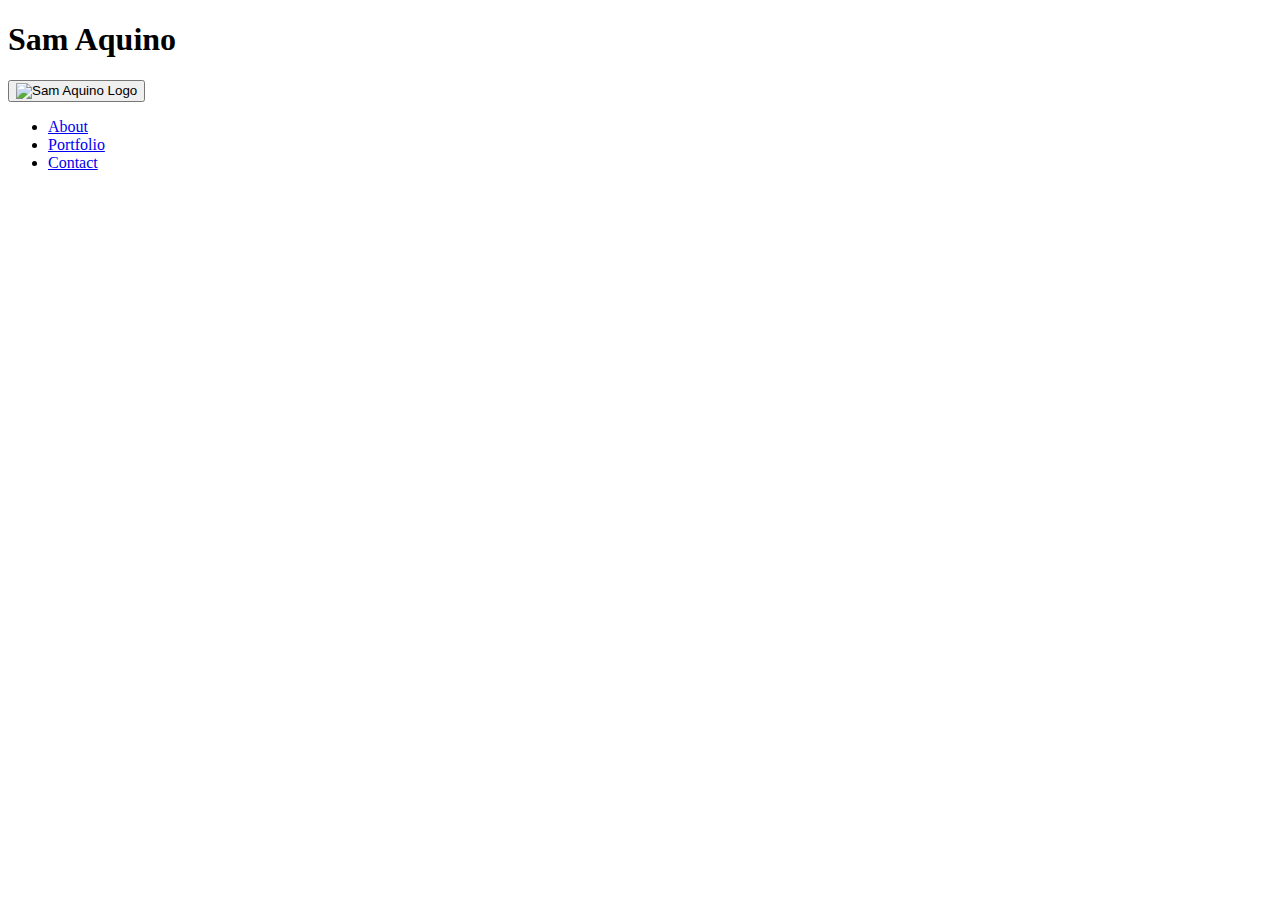
==== index.html @ a6d3088b "Add files via upload" ====
<!doctype html>
<html lang="en">

<head>
  <meta charset="utf-8">
  <!-- viewport is for mobile view -->
  <meta name="viewport" content="width=device-width, initial-scale=1">
  <title>Sam Aquino</title>
  <!--fonts first before css, css stylesheets arrangement is also important-->
  <link rel="stylesheet" href="css/reset.css">
  <link rel="stylesheet" href="css/styles.css">
  <!-- rel is the relation -->
  <script defer src="js/main.js"></script>
</head>

<body>
  <header>
    <section class="home-flex">
        <h1 class="sr-only">Sam Aquino</h1>
        <button class="toggle-btn">
            <img src="img/horizontal-logo.webp" alt="Sam Aquino Logo">
        </button>
    </section>
    <nav class="home-nav">
           <ul class="menu home-flex">
                <li><a href="about.html">About</a></li>
                <li><a href="portfolio.html">Portfolio</a></li>
                <li><a href="#">Contact</a></li>
            </ul>
        </nav>
</header>
</body>

</html>
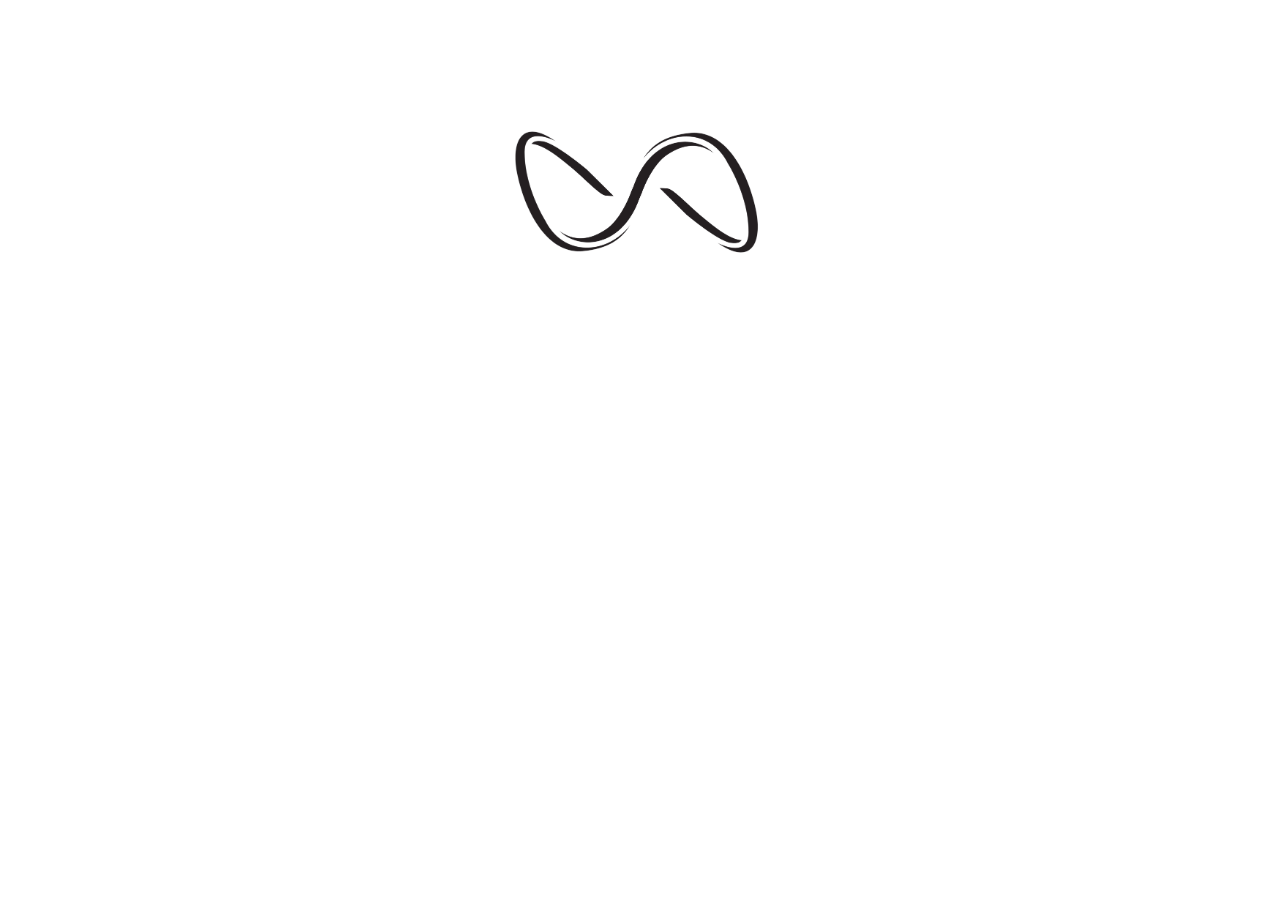
==== commit 2e773703: "Made changes" ====
--- a/index.html
+++ b/index.html
@@ -5,8 +5,12 @@
   <meta charset="utf-8">
   <!-- viewport is for mobile view -->
   <meta name="viewport" content="width=device-width, initial-scale=1">
+  <meta name="author" content="Sheila Aquino">
   <title>Sam Aquino</title>
   <!--fonts first before css, css stylesheets arrangement is also important-->
+  <link rel="preconnect" href="https://fonts.googleapis.com">
+<link rel="preconnect" href="https://fonts.gstatic.com" crossorigin>
+<link href="https://fonts.googleapis.com/css2?family=Abril+Fatface&family=Montserrat+Alternates:ital,wght@0,100;0,200;0,300;0,400;0,500;0,600;0,700;0,800;0,900;1,100;1,200;1,300;1,400;1,500;1,600;1,700;1,800;1,900&family=Roboto:ital,wght@0,100;0,300;0,400;0,500;0,700;0,900;1,100;1,300;1,400;1,500;1,700;1,900&display=swap" rel="stylesheet">
   <link rel="stylesheet" href="css/reset.css">
   <link rel="stylesheet" href="css/styles.css">
   <!-- rel is the relation -->
@@ -17,17 +21,10 @@
   <header>
     <section class="home-flex">
         <h1 class="sr-only">Sam Aquino</h1>
-        <button class="toggle-btn">
-            <img src="img/horizontal-logo.webp" alt="Sam Aquino Logo">
-        </button>
+          <button class="toggle-btn">
+              <img src="img/horizontal-logo.webp" alt="Sam Aquino Logo">
+          </button>
     </section>
-    <nav class="home-nav">
-           <ul class="menu home-flex">
-                <li><a href="about.html">About</a></li>
-                <li><a href="portfolio.html">Portfolio</a></li>
-                <li><a href="#">Contact</a></li>
-            </ul>
-        </nav>
 </header>
 </body>
 
--- a/css/styles.css
+++ b/css/styles.css
@@ -0,0 +1,325 @@
+
+body {
+  font-family: "Roboto", sans-serif;
+  font-size: 1.6rem;
+  line-height: 1.5;
+  background-color: #ffffff;
+}
+
+body > *:not(header, .hero-banner, #about, footer) {
+  max-width: 1024px;
+  margin: 0 auto;
+}
+
+/* *** Utility Classes *** */
+.home-flex {
+  display: flex;
+  flex-flow: column wrap;
+  justify-content: space-between;
+  align-items: center;
+}
+
+.sr-only {
+  position: absolute;
+  left: -10000px;
+  top: auto;
+  width: 1px;
+  height: 1px;
+  overflow: hidden;
+}
+
+.content-flex {
+  display: flex;
+  flex-flow: row nowrap;
+  justify-content: space-between;
+}
+
+.toggle-btn, button {
+  background-color: #fff;
+  border: none;
+  outline: none;
+}
+
+.toggle-btn:hover, button:hover {
+  cursor: pointer;
+}
+
+/* **Typography** */
+h1, h2{
+    font-family: "Montserrat Alternates", sans-serif;
+    font-weight: 800;
+}
+
+h3{
+  font-size: 3rem;
+  line-height: 1.6;
+}
+
+.hero-banner h2{
+  font-size: 4.8rem;
+  line-height: 1;
+  text-transform: uppercase;
+}
+
+.hero-banner span{
+  font-weight: 700;
+}
+
+.hero-banner h2+p{
+  text-transform: uppercase;
+}
+
+.hero-banner p+p{
+  font-size: x-small;
+}
+
+/* about me */
+#about h2, #portfolio h2{
+  font-size: 4.8rem;
+  line-height: 1;
+}
+
+#about p{
+  font-size: 3.7rem;
+  line-height: 1;
+}
+
+/* _______________________________________________________________ */
+
+/* **HEADER** */
+header{
+  position: sticky;
+  z-index: 100;
+  top: 0;
+  background-color: #fff;
+}
+
+header img {
+  max-width: 300px;
+}
+
+/* .home-nav {
+  margin-top: 2.4rem;
+  transition: max-height 0.7s ease-in-out;
+}
+
+.show-nav {
+  overflow: visible;
+  transition: max-height 0.7s ease-in-out;
+} */
+
+.home-flex button{
+  margin-top: 9rem;
+}
+
+.menu li {
+  line-height: 2.5;
+  text-align: center;
+}
+
+ul a{
+  background-color: #fff;
+  padding: 1rem;
+  display: inline-block;
+}
+
+header nav a, .portfolio-list a {
+  color: #575757;
+}
+
+#portfolio a{
+  color: #fff;
+}
+
+header nav a:hover, header nav a:active, .portfolio-list a:hover, .portfolio-list a:active {
+  text-transform: uppercase;
+  font-weight: bold;
+  color: #E2706D;
+}
+
+.logo{
+  width: 15rem;
+  height: 4rem;
+}
+
+/* HERO BANNER */
+.hero-banner{
+  background: url(../img/hero-banner.webp) center/cover no-repeat;
+  width: 100%;
+  height: calc(100vh - 125px);
+}
+
+.hero-banner{
+  position: relative;
+}
+
+.hero-banner h2, .hero-banner h2+p{
+  position: absolute;
+  top: 60%;
+  right: 10%;
+}
+
+.hero-banner h2+p{
+  top: 70%;
+}
+
+.hero-banner p+p{
+  position: absolute;
+  right: 0%;
+  bottom: 0;
+}
+
+
+/* ***ABOUT ME** */
+#about{
+  height: 100vh;
+  position: relative;
+}
+
+#about div{
+  margin: 0 auto;
+  text-align: center;
+  background: #fff;
+  width: 80%;
+  padding: 12rem 9.6rem;
+  border: 2.4rem solid #E2706D;
+  border-radius: 2.4rem;
+}
+
+#about div{
+  position: absolute;
+  top: 50%;
+  left: 50%;
+  transform: translate(-50%, -50%);
+}
+
+.content-flex section, .content-flex nav{
+  width: calc(100% / 2);
+}
+
+/* PORTFOLIO SECTION */
+#portfolio{
+  height: calc(100vh - 60px);
+  position: relative;
+}
+
+#portfolio > div{
+  margin: 0 auto;
+  background: #fff;
+  width: 80%;
+  border-radius: 2.4rem;
+  position: absolute;
+  top: 50%;
+  left: 50%;
+  transform: translate(-50%, -50%);
+  text-align: center;
+}
+
+#portfolio > div >div{
+  display: flex;
+  flex-direction: row;
+  justify-content: space-between;
+  align-items: stretch;
+}
+
+#portfolio section{
+  width: calc(100% / 3 - 2.4rem);
+  background-image: linear-gradient(#E2706D, #661788 130%);
+}
+
+#portfolio h3{
+  min-height: 120px;
+}
+
+/* ****Web Development page**** */
+.web-dev-album ul{
+  display: flex;
+  flex-direction: column;
+  justify-content: space-between;
+  align-items: center;
+}
+
+.web-dev-album ul li{
+  width: calc(100% / 2 - 2.4rem);
+}
+
+.web-dev-album img{
+  min-height: 467px;
+  object-fit: cover;
+}
+
+
+/* ***PORTFOLIO PAGE*** */
+#portfolio section{
+  padding: 2.4rem;
+  background-color: #ffffff;
+  border-radius: 2.4rem;
+  box-shadow: 1rem 1rem 3rem #575757;
+}
+
+#portfolio section p{
+  min-height: 4.8rem;
+}
+
+div.home-flex.portfolio{
+  justify-content: center;
+  align-items: center;
+  padding: 2.4rem;
+}
+
+.portfolio-list{
+  width: 100%;
+  margin-bottom: 2.4rem;
+}
+
+.portfolio-list ul{
+  display: flex;
+  flex-flow: row nowrap;
+  justify-content: space-between;
+  align-items: center;
+}
+
+.portfolio-list ul li{
+  width: calc(100% / 3 - 1.2rem);
+  text-align: center;
+}
+
+/* .portfolio-item{
+  width: 100%;
+  height: 100%;
+} */
+
+/* Contact Page/footer */
+footer{
+  width: 100vw;
+  background-color: #fff;
+  border-top: 2px solid #9a129f;
+  position: fixed;
+  bottom: 0;
+  z-index: 100;
+}
+
+footer nav ul{
+  display: flex;
+  flex-direction: row;
+  justify-content: center;
+  align-items: center;
+}
+
+footer nav img{
+  height: 25px;
+}
+
+
+
+@media screen and (min-width: 800px) {
+  body > section > * {
+    max-width: 100%;
+    margin: 0 auto;
+  }
+
+  header div{
+    max-width: 1024px;
+    margin: 0 auto;
+  }
+}
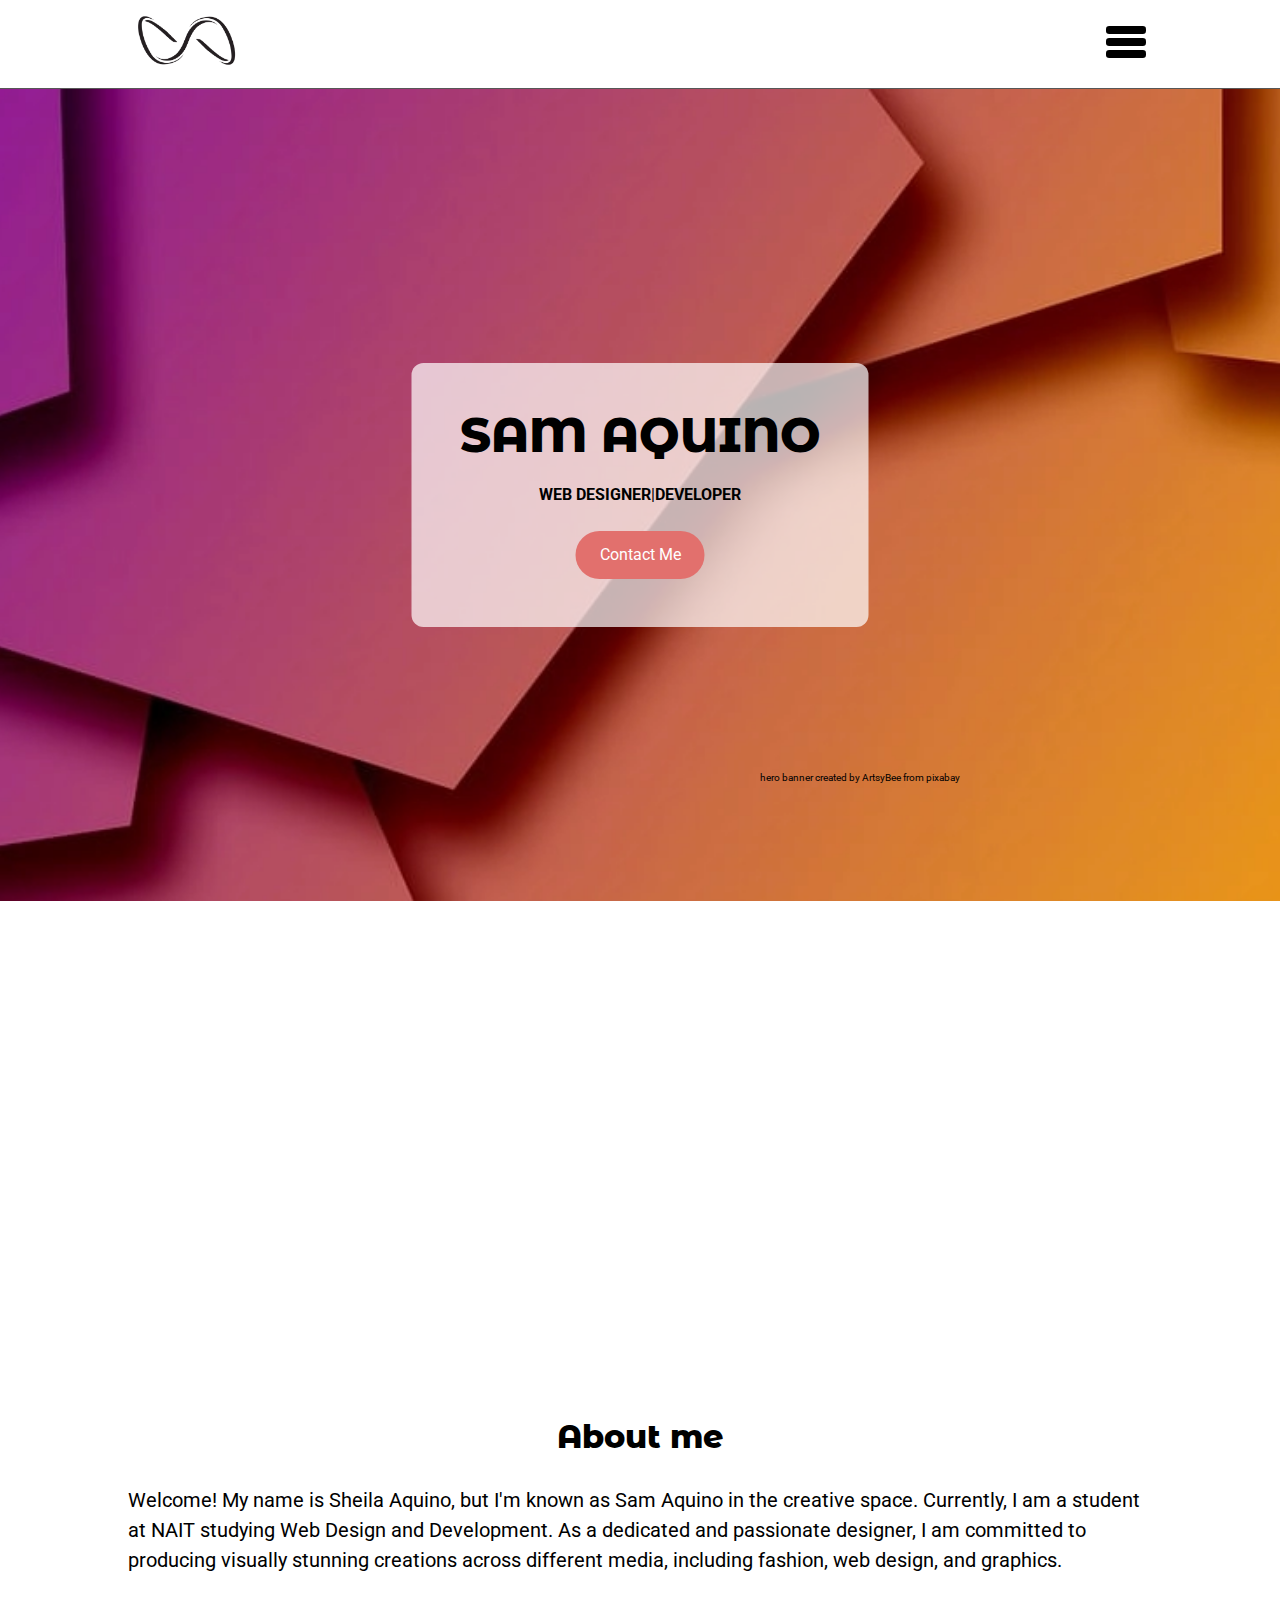
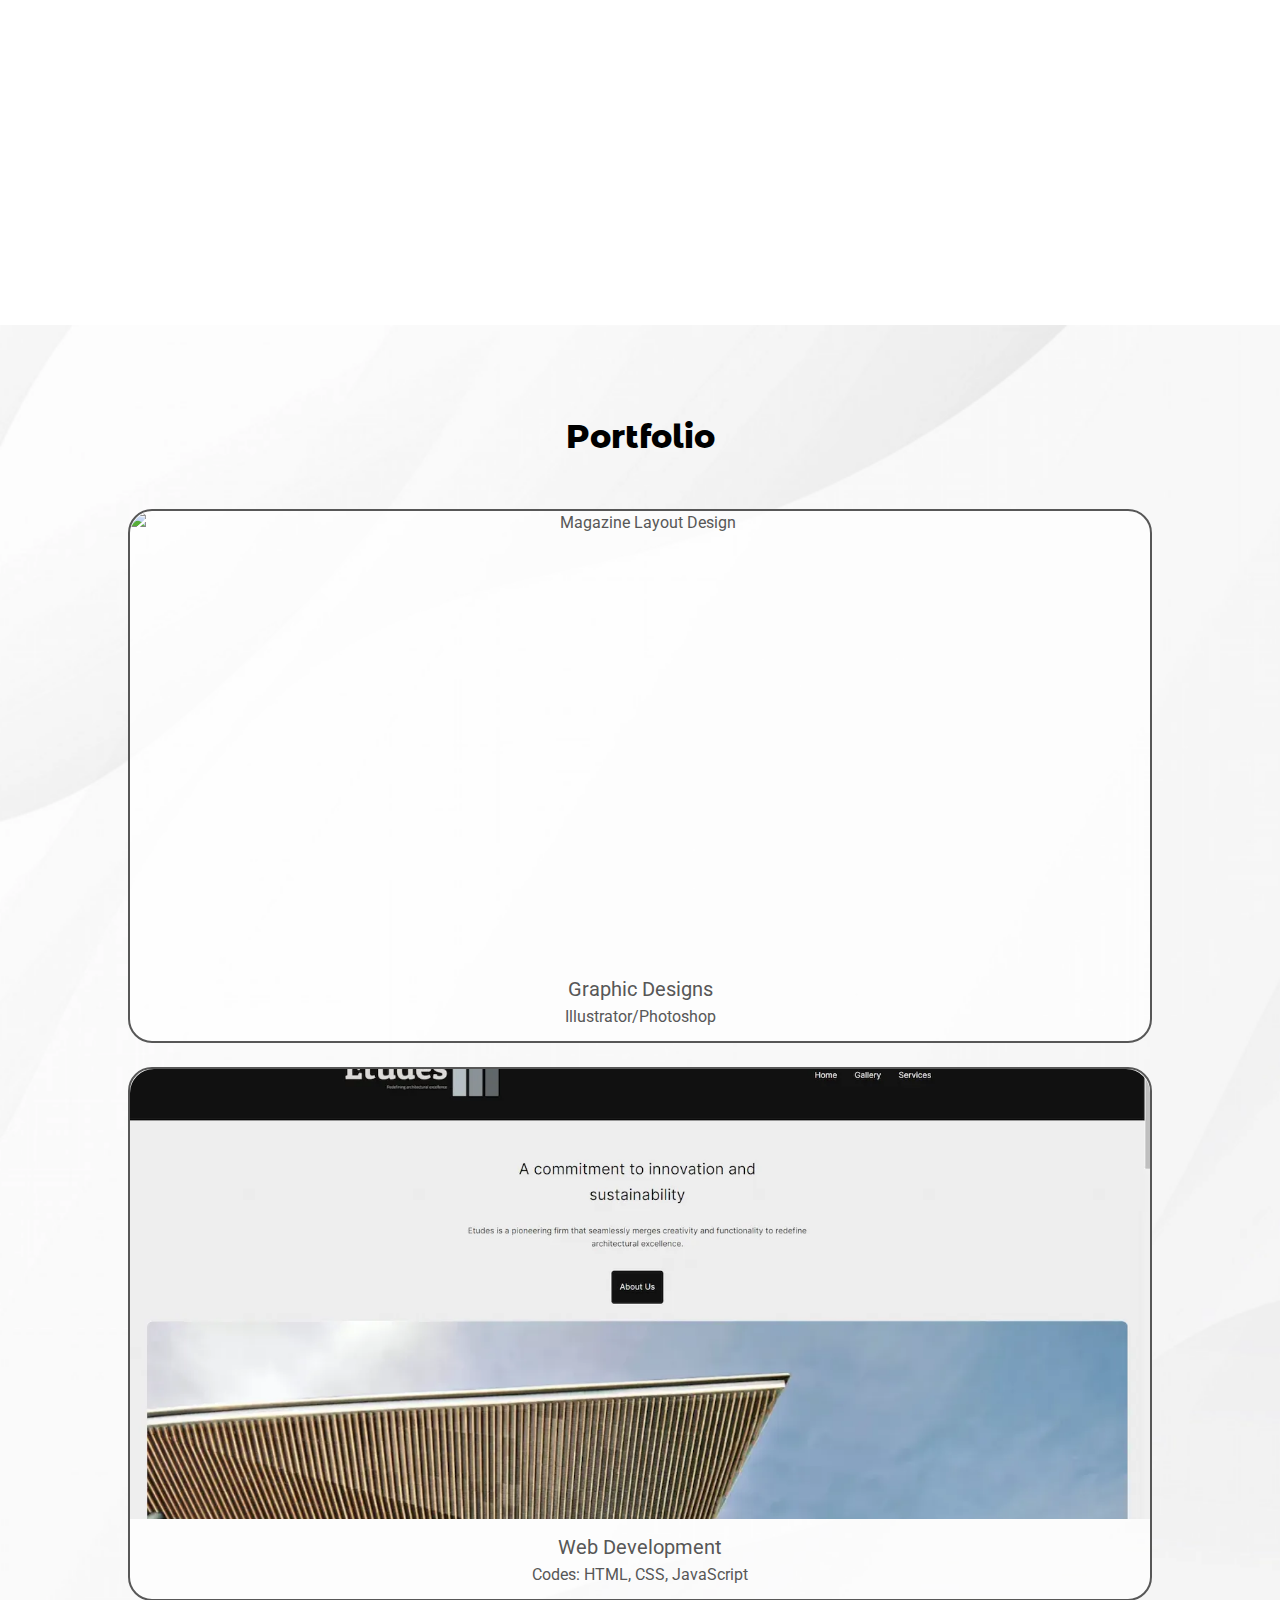
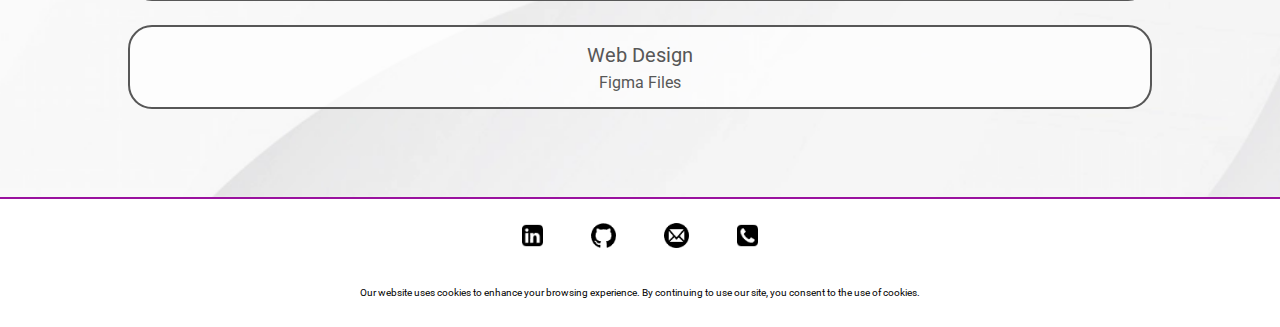
==== commit 7314511a: "Made it responsive" ====
--- a/index.html
+++ b/index.html
@@ -5,12 +5,13 @@
   <meta charset="utf-8">
   <!-- viewport is for mobile view -->
   <meta name="viewport" content="width=device-width, initial-scale=1">
-  <meta name="author" content="Sheila Aquino">
   <title>Sam Aquino</title>
   <!--fonts first before css, css stylesheets arrangement is also important-->
   <link rel="preconnect" href="https://fonts.googleapis.com">
-<link rel="preconnect" href="https://fonts.gstatic.com" crossorigin>
-<link href="https://fonts.googleapis.com/css2?family=Abril+Fatface&family=Montserrat+Alternates:ital,wght@0,100;0,200;0,300;0,400;0,500;0,600;0,700;0,800;0,900;1,100;1,200;1,300;1,400;1,500;1,600;1,700;1,800;1,900&family=Roboto:ital,wght@0,100;0,300;0,400;0,500;0,700;0,900;1,100;1,300;1,400;1,500;1,700;1,900&display=swap" rel="stylesheet">
+  <link rel="preconnect" href="https://fonts.gstatic.com" crossorigin>
+  <link
+    href="https://fonts.googleapis.com/css2?family=Abril+Fatface&family=Montserrat+Alternates:ital,wght@0,100;0,200;0,300;0,400;0,500;0,600;0,700;0,800;0,900;1,100;1,200;1,300;1,400;1,500;1,600;1,700;1,800;1,900&family=Roboto:ital,wght@0,100;0,300;0,400;0,500;0,700;0,900;1,100;1,300;1,400;1,500;1,700;1,900&display=swap"
+    rel="stylesheet">
   <link rel="stylesheet" href="css/reset.css">
   <link rel="stylesheet" href="css/styles.css">
   <!-- rel is the relation -->
@@ -19,13 +20,91 @@
 
 <body>
   <header>
-    <section class="home-flex">
+    <div class="flex-container">
+      <section class="flex-container">
         <h1 class="sr-only">Sam Aquino</h1>
-          <button class="toggle-btn">
-              <img src="img/horizontal-logo.webp" alt="Sam Aquino Logo">
-          </button>
-    </section>
-</header>
+        <a href="index.html" title="Return to Home"><img src="img/horizontal-logo.webp" alt="Sam Aquino Logo" class="logo"></a>
+        <button class="toggle-btn">
+          <svg version="1.1" xmlns="http://www.w3.org/2000/svg" width="40" height="40" viewBox="0 0 100 80">
+            <rect width="100" height="20" rx="8"></rect>
+            <rect y="30" width="100" height="20" rx="8"></rect>
+            <rect y="60" width="100" height="20" rx="8"></rect>
+          </svg>
+        </button>
+      </section>
+      <nav class="home-nav">
+        <ul class="menu flex-container">
+          <li><a href="#about" aria-labelledby="about">About</a></li>
+          <li><a href="#portfolio" aria-labelledby="portfolio">Portfolio</a></li>
+          <li><a href="#contact" aria-labelledby="contact">Contact</a></li>
+        </ul>
+      </nav>
+    </div>
+  </header>
+  <section class="hero-banner">
+    <div>
+      <h2>Sam Aquino</h2>
+      <p><span>Web Designer</span>|<span>Developer</span></p>
+      <p><small>hero banner created by ArtsyBee from pixabay</small></p>
+      <a href="#contact" aria-labelledby="contact" >Contact Me</a>
+    </div>
+  </section>
+  <section id="about">
+    <div>
+      <h2>About me</h2>
+      <p>Welcome! My name is Sheila Aquino, but I'm known as Sam Aquino in the creative space. Currently, I am a student
+        at NAIT studying Web Design and Development. As a dedicated and passionate designer, I am committed to producing
+        visually stunning creations across different media, including fashion, web design, and graphics.</p>
+    </div>
+  </section>
+  <section id="portfolio">
+    <div>
+      <h2>Portfolio</h2>
+      <div class="portfolio-items flex-container">
+        <a href="graphic-design-page.html">
+        <section class="flex-container">
+            <img src="img/graphic-design/one-sheet-layout.jpg" alt="Magazine Layout Design">
+            <div>
+              <h3>Graphic Designs</h3>
+              <p>Illustrator/Photoshop</p>
+            </div>
+        </section>
+      </a>
+      <a href="web-development-page.html">
+        <section class="flex-container">
+            <img src="img/web-development/etudes.webp" alt="Architectural Firm Website">
+            <div>
+              <h3>Web Development</h3>
+              <p>Codes: HTML, CSS, JavaScript</p>
+            </div>
+        </section>
+      </a>
+        <section>
+          <a href="web-design-page.html">
+            <div>
+              <h3>Web Design</h3>
+              <p>Figma Files</p>
+            </div>
+          </a>
+        </section>
+      </div>
+    </div>
+  </section>
+  <footer>
+    <nav>
+      <ul id="contact">
+        <li><a href="https://www.linkedin.com/in/sheilaaquino92/" target="parent"><img src="img/linkedin-icon.png"
+              alt="Links to my linkedin profile"></a></li>
+        <li><a href="https://github.com/smaq92" target="parent"><img src="img/github.png"
+                alt="Links to my github profile"></a></li>
+        <li><a href="mailto:sheila.sam.aquino@gmail.com" target="parent"><img src="img/mail-icon.png"
+              alt="Links to my email "></a></li>
+        <li><a href="tel:+17806952019" target="parent"><img src="img/phone-icon.png" alt="Links to my phone number"></a>
+        </li>
+      </ul>
+    </nav>
+    <p><small>Our website uses cookies to enhance your browsing experience. By continuing to use our site, you consent to the use of cookies.</small></p>
+  </footer>
 </body>
 
 </html>--- a/css/styles.css
+++ b/css/styles.css
@@ -1,18 +1,21 @@
+:root{
+--roboto-16: 1.6rem / 1.5 "Roboto", sans-serif;
+--montserrat-32: 800 3.2rem / 1.5 "Montserrat Alternates", sans-serif;
+--montserrat-48: 800 4.8rem / 1 "Montserrat Alternates", sans-serif;
+}
 
 body {
-  font-family: "Roboto", sans-serif;
-  font-size: 1.6rem;
-  line-height: 1.5;
+  font: var(--roboto-16);
   background-color: #ffffff;
 }
 
-body > *:not(header, .hero-banner, #about, footer) {
+body > *>* {
   max-width: 1024px;
   margin: 0 auto;
 }
 
 /* *** Utility Classes *** */
-.home-flex {
+.flex-container {
   display: flex;
   flex-flow: column wrap;
   justify-content: space-between;
@@ -28,36 +31,33 @@
   overflow: hidden;
 }
 
-.content-flex {
-  display: flex;
-  flex-flow: row nowrap;
-  justify-content: space-between;
-}
-
 .toggle-btn, button {
-  background-color: #fff;
+  background-color: transparent;
   border: none;
   outline: none;
 }
 
-.toggle-btn:hover, button:hover {
+.toggle-btn:hover, button:hover, header img {
   cursor: pointer;
 }
 
 /* **Typography** */
-h1, h2{
-    font-family: "Montserrat Alternates", sans-serif;
-    font-weight: 800;
+.hero-banner h2{
+  font: var(--montserrat-48);
+}
+
+h2{
+    font: var(--montserrat-32);
+    text-align: center;
+    margin-bottom: 2.4rem;
 }
 
 h3{
-  font-size: 3rem;
+  font-size: 2rem;
   line-height: 1.6;
 }
 
 .hero-banner h2{
-  font-size: 4.8rem;
-  line-height: 1;
   text-transform: uppercase;
 }
 
@@ -69,21 +69,17 @@
   text-transform: uppercase;
 }
 
-.hero-banner p+p{
+.hero-banner p+p, small{
   font-size: x-small;
 }
 
-/* about me */
-#about h2, #portfolio h2{
-  font-size: 4.8rem;
-  line-height: 1;
-}
-
-#about p{
-  font-size: 3.7rem;
-  line-height: 1;
-}
-
+body>section:nth-of-type(2){
+  font-size: 2rem;
+}
+
+.portfolio-list > p{
+  font-size: 1rem;
+}
 /* _______________________________________________________________ */
 
 /* **HEADER** */
@@ -91,212 +87,202 @@
   position: sticky;
   z-index: 100;
   top: 0;
+  background-color: white;
+  padding: 0 2.4rem;
+  overflow: hidden;
+  border-bottom: 1px solid #575757;
+}
+
+header img {
+  max-width: 120px;
+  max-height: 120px;
+  width: auto;
+  height: auto;
+}
+
+header section.flex-container{
+  flex-flow: row nowrap;
+  width: 100%;
+}
+
+header nav {
+  position: absolute;
+  top: 8.825rem;
+  left: 0;
   background-color: #fff;
-}
-
-header img {
-  max-width: 300px;
-}
-
-/* .home-nav {
-  margin-top: 2.4rem;
-  transition: max-height 0.7s ease-in-out;
-}
-
-.show-nav {
+  width: 100%;
+  /* display: none; */
+  padding: 0 0 2.4rem 0;
+}
+
+header img:hover, footer nav img:hover{
+  transform: scale(1.3);
+  transition: all ease 1s;
+  -webkit-transform: scale(1.3);
+  -moz-transform: scale(1.3);
+  -ms-transform: scale(1.3);
+  -o-transform: scale(1.3);
+  -webkit-transition: all ease 1s;
+  -moz-transition: all ease 1s;
+  -ms-transition: all ease 1s;
+  -o-transition: all ease 1s;
+}
+
+ .show-nav {
   overflow: visible;
-  transition: max-height 0.7s ease-in-out;
-} */
-
-.home-flex button{
-  margin-top: 9rem;
-}
-
-.menu li {
-  line-height: 2.5;
-  text-align: center;
-}
-
-ul a{
-  background-color: #fff;
-  padding: 1rem;
+  transition: all 0.7s ease-in-out;
+} 
+
+ul.menu li{
+  margin: 2.4rem 0 0 0;
+}
+
+.rect {
+  fill: #333; /* Color of the rectangles */
+  transition: all 0.3s ease-in-out; /* Smooth transition */
+}
+/* HERO BANNER */
+.hero-banner{
+  background: url(../img/hero-banner.webp) center/cover no-repeat;
+  padding: 7.2rem 4.8rem;
+  position: relative;
+  height: calc(100vh - 8.825rem);
+  width: 100%;
+}
+
+.hero-banner div{
+ background-color: rgba(255, 255, 255, 0.7);
+ padding: 4.8rem;
+ border-radius: 1.2rem;
+ text-align: center;
+ position: absolute;
+ top: 50%;
+ left: 50%;
+ transform: translate(-50%, -50%);
+ -webkit-transform: translate(-50%, -50%);
+ -moz-transform: translate(-50%, -50%);
+ -ms-transform: translate(-50%, -50%);
+ -o-transform: translate(-50%, -50%);
+}
+
+.hero-banner h2+p{
+  top: 70%;
+}
+
+.hero-banner p+p{
+  position: absolute;
+  right: -20%;
+  bottom: -60%;
+}
+
+.hero-banner a, button.close{
   display: inline-block;
-}
-
-header nav a, .portfolio-list a {
-  color: #575757;
-}
-
-#portfolio a{
-  color: #fff;
-}
-
-header nav a:hover, header nav a:active, .portfolio-list a:hover, .portfolio-list a:active {
+  margin: 2.4rem 0 0 0;
+  padding: 1.2rem 2.4rem;
+  background-color: #E2706D;
+  border-radius: 4.8rem;
+}
+
+.hero-banner a{
+  color: white;
+}
+
+header nav a:hover, header nav a:active, .portfolio-list a:hover, .portfolio-list a:active{
   text-transform: uppercase;
   font-weight: bold;
   color: #E2706D;
 }
 
-.logo{
-  width: 15rem;
-  height: 4rem;
-}
-
-/* HERO BANNER */
-.hero-banner{
-  background: url(../img/hero-banner.webp) center/cover no-repeat;
-  width: 100%;
-  height: calc(100vh - 125px);
-}
-
-.hero-banner{
+/* ***ABOUT ME** */
+body > section:nth-of-type(2){
+  padding: 40% 4.8rem;
+  height: calc(100vh);
+}
+
+/* **PORTFOLIO SECTION** */
+body> section:nth-of-type(3){
+  background: url(../img/white-background-with-wavy-lines-accent.webp) center / cover no-repeat;
+  padding: 8.825rem 0;
+}
+
+.portfolio-items{
   position: relative;
 }
 
-.hero-banner h2, .hero-banner h2+p{
-  position: absolute;
-  top: 60%;
-  right: 10%;
-}
-
-.hero-banner h2+p{
-  top: 70%;
-}
-
-.hero-banner p+p{
-  position: absolute;
-  right: 0%;
-  bottom: 0;
-}
-
-
-/* ***ABOUT ME** */
-#about{
-  height: 100vh;
-  position: relative;
-}
-
-#about div{
-  margin: 0 auto;
+body> section:nth-of-type(3) a{
+  color: #575757;
+}
+
+.portfolio-items section{
+  background-color: rgba(255, 255, 255, 0.7);
+  border: 2.4px solid #575757;
+  border-radius:2.4rem;
+  width: 80vw;
   text-align: center;
-  background: #fff;
-  width: 80%;
-  padding: 12rem 9.6rem;
-  border: 2.4rem solid #E2706D;
-  border-radius: 2.4rem;
-}
-
-#about div{
-  position: absolute;
-  top: 50%;
-  left: 50%;
-  transform: translate(-50%, -50%);
-}
-
-.content-flex section, .content-flex nav{
-  width: calc(100% / 2);
-}
-
-/* PORTFOLIO SECTION */
-#portfolio{
-  height: calc(100vh - 60px);
-  position: relative;
-}
-
-#portfolio > div{
-  margin: 0 auto;
-  background: #fff;
-  width: 80%;
-  border-radius: 2.4rem;
-  position: absolute;
-  top: 50%;
-  left: 50%;
-  transform: translate(-50%, -50%);
+  margin: 2.4rem 0 0 0;
+}
+
+.portfolio-items img{
+  height: 450px;
+  border-radius: 2.4rem 2.4rem 0 0;
+  object-fit: cover;
+  -webkit-border-radius: 2.4rem 2.4rem 0 0;
+  -moz-border-radius: 2.4rem 2.4rem 0 0;
+  -ms-border-radius: 2.4rem 2.4rem 0 0;
+  -o-border-radius: 2.4rem 2.4rem 0 0;
+}
+.portfolio-items div{
+  margin: 1.2rem 0;
+}
+
+/* PORTFOLIO PAGE */
+.portfolio{
+  padding: 2.4rem;
+}
+.portfolio-list ul{
+  flex-direction: row;
+  justify-content: space-around;
+  padding: 0 0 2.4rem 0;
+}
+
+.portfolio li span{
+  display: block;
+  margin-left: 50%;
+  transform: translateX(-50%);
+}
+
+
+.portfolio-list li p{
+  font-size: 1rem;
+}
+
+.portfolio-list > p{
+  padding: 0 0 2.4rem 0;
   text-align: center;
 }
 
-#portfolio > div >div{
-  display: flex;
-  flex-direction: row;
-  justify-content: space-between;
-  align-items: stretch;
-}
-
-#portfolio section{
-  width: calc(100% / 3 - 2.4rem);
-  background-image: linear-gradient(#E2706D, #661788 130%);
-}
-
-#portfolio h3{
-  min-height: 120px;
-}
-
-/* ****Web Development page**** */
-.web-dev-album ul{
-  display: flex;
-  flex-direction: column;
-  justify-content: space-between;
-  align-items: center;
-}
-
-.web-dev-album ul li{
-  width: calc(100% / 2 - 2.4rem);
-}
-
-.web-dev-album img{
-  min-height: 467px;
-  object-fit: cover;
-}
-
-
-/* ***PORTFOLIO PAGE*** */
-#portfolio section{
-  padding: 2.4rem;
-  background-color: #ffffff;
-  border-radius: 2.4rem;
-  box-shadow: 1rem 1rem 3rem #575757;
-}
-
-#portfolio section p{
-  min-height: 4.8rem;
-}
-
-div.home-flex.portfolio{
-  justify-content: center;
-  align-items: center;
-  padding: 2.4rem;
-}
-
-.portfolio-list{
-  width: 100%;
-  margin-bottom: 2.4rem;
-}
-
-.portfolio-list ul{
-  display: flex;
-  flex-flow: row nowrap;
-  justify-content: space-between;
-  align-items: center;
-}
-
-.portfolio-list ul li{
-  width: calc(100% / 3 - 1.2rem);
-  text-align: center;
-}
-
-/* .portfolio-item{
-  width: 100%;
-  height: 100%;
-} */
+.portfolio a{
+  color: #333;
+}
+
+.portfolio-list li:nth-of-type(2){
+  text-transform: uppercase;
+  font-weight: bold;
+}
+
+.portfolio a:hover p{
+  transform: scale(1.3);
+}
 
 /* Contact Page/footer */
 footer{
-  width: 100vw;
+  width: 100%;
   background-color: #fff;
   border-top: 2px solid #9a129f;
-  position: fixed;
+  /* position: fixed; */
   bottom: 0;
   z-index: 100;
+  text-align: center;
 }
 
 footer nav ul{
@@ -310,16 +296,15 @@
   height: 25px;
 }
 
-
-
-@media screen and (min-width: 800px) {
-  body > section > * {
-    max-width: 100%;
-    margin: 0 auto;
-  }
-
-  header div{
-    max-width: 1024px;
-    margin: 0 auto;
-  }
-}
+footer ul li{
+  margin: 2.4rem;
+}
+
+footer p{
+  max-width: 70%;
+  margin: 0 auto 2.4rem auto;
+}
+
+
+
+
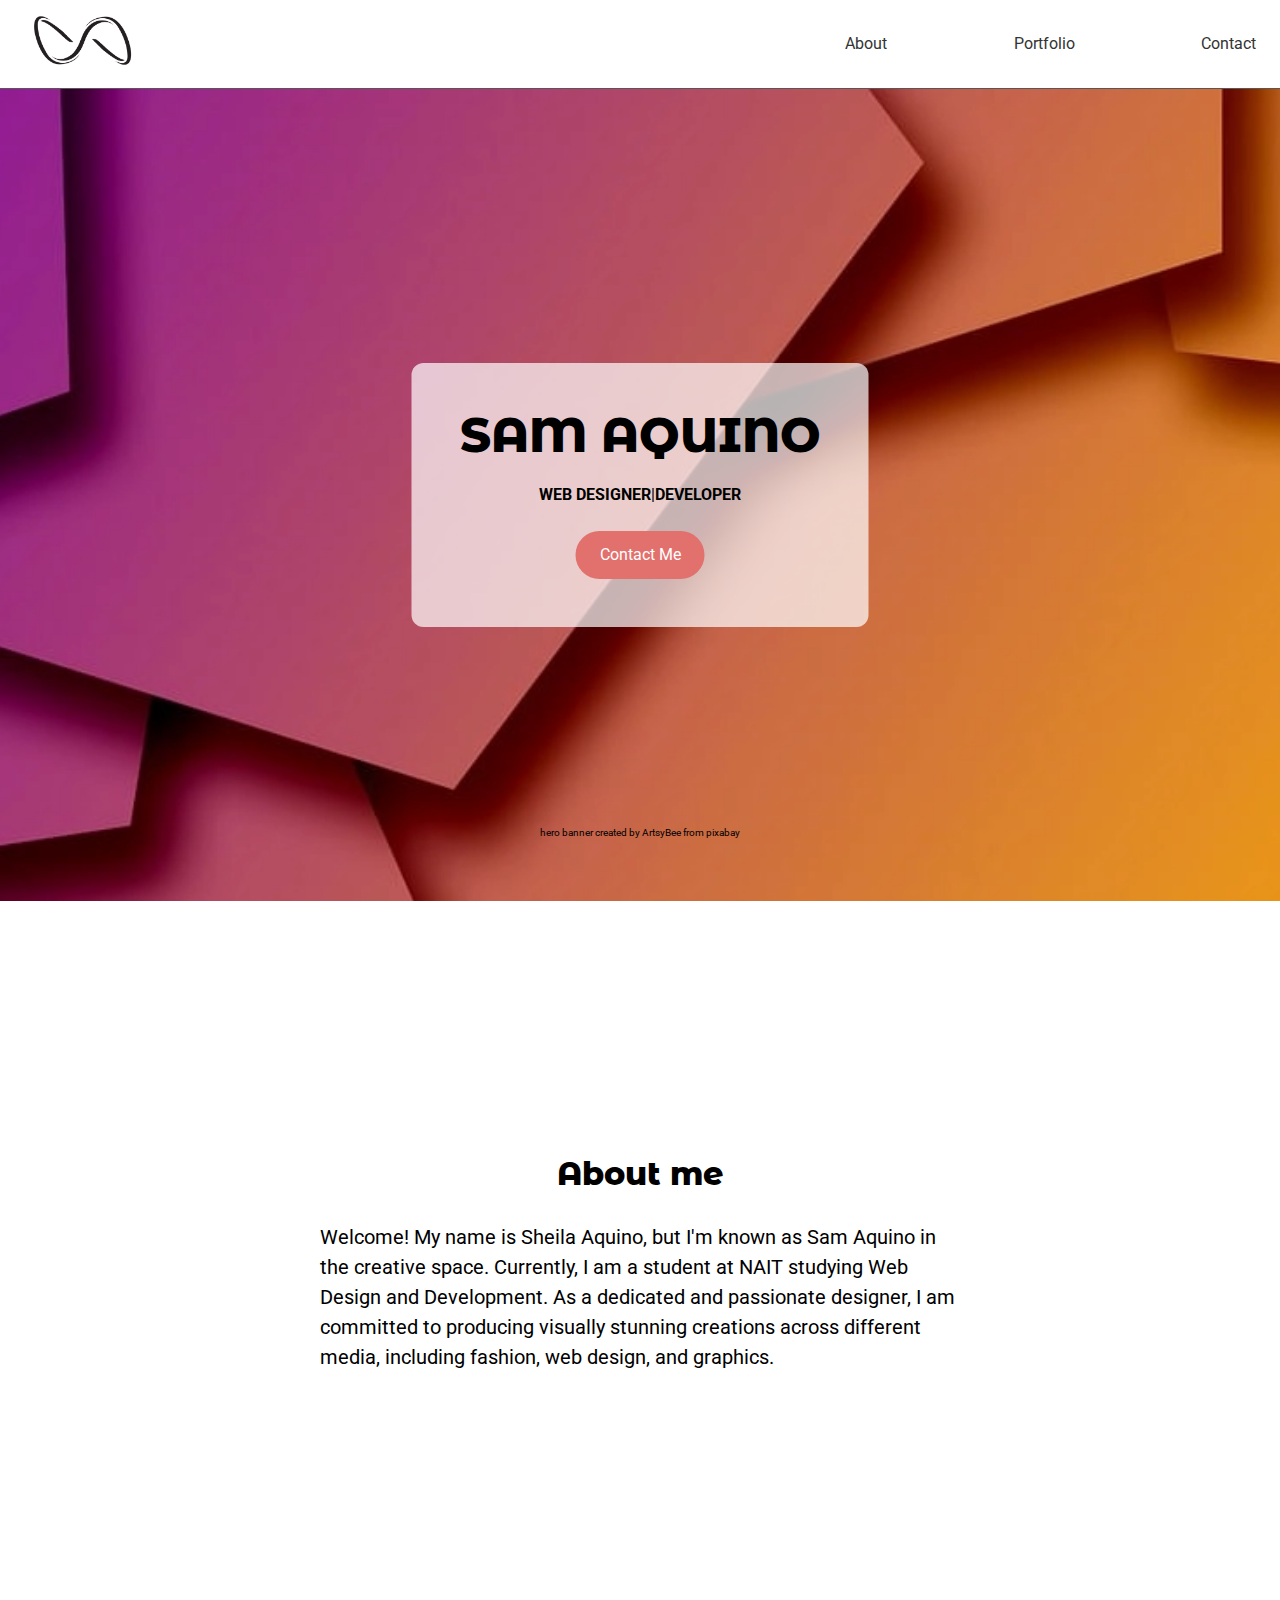
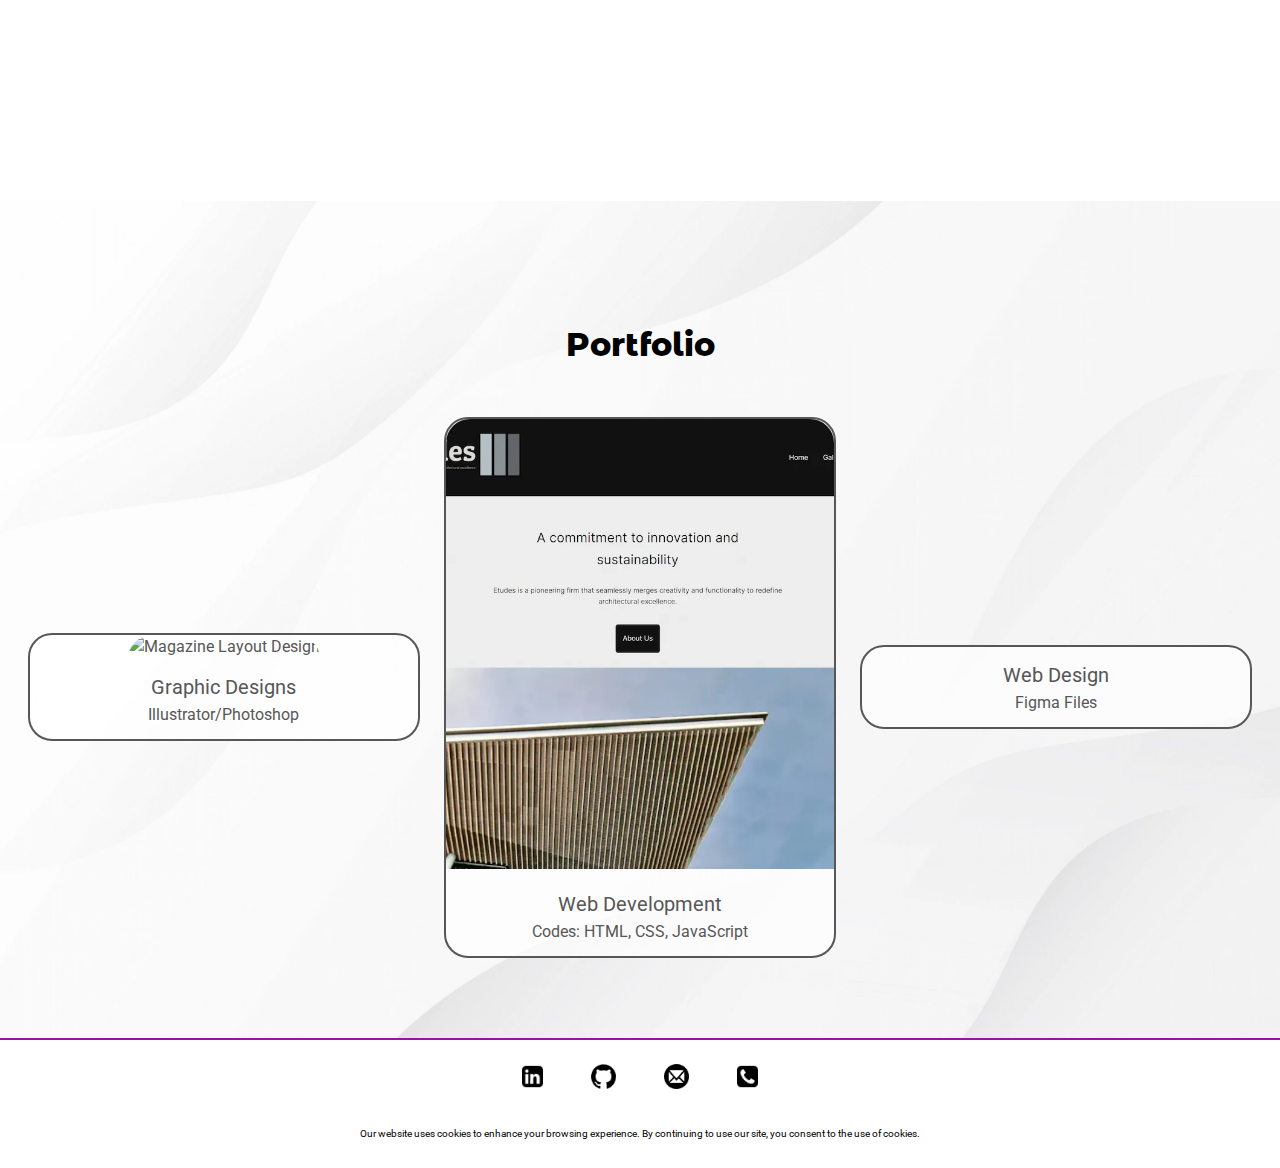
==== commit 40a445ca: "made it responsive" ====
--- a/index.html
+++ b/index.html
@@ -61,24 +61,27 @@
     <div>
       <h2>Portfolio</h2>
       <div class="portfolio-items flex-container">
-        <a href="graphic-design-page.html">
         <section class="flex-container">
+          <a href="graphic-design-page.html">
             <img src="img/graphic-design/one-sheet-layout.jpg" alt="Magazine Layout Design">
             <div>
               <h3>Graphic Designs</h3>
               <p>Illustrator/Photoshop</p>
             </div>
+          </a>
         </section>
-      </a>
-      <a href="web-development-page.html">
+      
+   
         <section class="flex-container">
+          <a href="web-development-page.html">
             <img src="img/web-development/etudes.webp" alt="Architectural Firm Website">
             <div>
               <h3>Web Development</h3>
               <p>Codes: HTML, CSS, JavaScript</p>
             </div>
+          </a>
         </section>
-      </a>
+     
         <section>
           <a href="web-design-page.html">
             <div>
--- a/css/styles.css
+++ b/css/styles.css
@@ -10,7 +10,7 @@
 }
 
 body > *>* {
-  max-width: 1024px;
+  max-width: 1248px;
   margin: 0 auto;
 }
 
@@ -118,14 +118,6 @@
 header img:hover, footer nav img:hover{
   transform: scale(1.3);
   transition: all ease 1s;
-  -webkit-transform: scale(1.3);
-  -moz-transform: scale(1.3);
-  -ms-transform: scale(1.3);
-  -o-transform: scale(1.3);
-  -webkit-transition: all ease 1s;
-  -moz-transition: all ease 1s;
-  -ms-transition: all ease 1s;
-  -o-transition: all ease 1s;
 }
 
  .show-nav {
@@ -141,6 +133,11 @@
   fill: #333; /* Color of the rectangles */
   transition: all 0.3s ease-in-out; /* Smooth transition */
 }
+
+.portfolio a, header a{
+  color: #333;
+}
+
 /* HERO BANNER */
 .hero-banner{
   background: url(../img/hero-banner.webp) center/cover no-repeat;
@@ -171,8 +168,9 @@
 
 .hero-banner p+p{
   position: absolute;
-  right: -20%;
+  left: 50%;
   bottom: -60%;
+  transform: translateX(-50%);
 }
 
 .hero-banner a, button.close{
@@ -195,14 +193,21 @@
 
 /* ***ABOUT ME** */
 body > section:nth-of-type(2){
-  padding: 40% 4.8rem;
-  height: calc(100vh);
+  height:100vh;
+  position:relative
+}
+
+body >  section:nth-of-type(2) div{
+  position: absolute;
+  top: 50%;
+  left: 50%;
+  transform: translate(-50%, -50%);
 }
 
 /* **PORTFOLIO SECTION** */
 body> section:nth-of-type(3){
   background: url(../img/white-background-with-wavy-lines-accent.webp) center / cover no-repeat;
-  padding: 8.825rem 0;
+  padding: 12rem 0 5.65rem 0;
 }
 
 .portfolio-items{
@@ -261,9 +266,6 @@
   text-align: center;
 }
 
-.portfolio a{
-  color: #333;
-}
 
 .portfolio-list li:nth-of-type(2){
   text-transform: uppercase;
@@ -306,5 +308,83 @@
 }
 
 
-
-
+@media screen and (min-width: 520px) {
+  /* PORTFOLIO */
+  .portfolio-items section, .web-dev-album li{
+    max-width: 470px;
+    margin: 2.4rem auto;
+  }
+}
+
+@media  screen and (min-width: 930px) {
+  /* header */
+  .toggle-btn{
+    display: none;
+  }
+
+  header nav{
+    position: unset;
+  }
+
+  ul.menu, div.flex-container{
+    flex-flow: row nowrap;
+    transition: all ease 2s;
+    -webkit-transition: all ease 2s  ;
+    -moz-transition: all ease 2s  ;
+    -ms-transition: all ease 2s  ;
+    -o-transition: all ease 2s  ;
+}
+   
+  div.flex-container > *{
+    width: 50%;
+  }
+  
+  /* about me */
+
+  body> section:nth-of-type(2) div{
+    max-width: 650px;
+    top: 40%;
+  }
+
+  /* hero-banner */
+  .hero-banner p+p{
+    top: 175%;
+  }
+
+
+  /* portfolio page */
+  .web-dev-album ul{
+    display: flex;
+    flex-flow: row nowrap;
+    align-items: stretch;
+    transition: all ease 2s  ;
+    -webkit-transition: all ease 2s  ;
+    -moz-transition: all ease 2s  ;
+    -ms-transition: all ease 2s  ;
+
+  }
+
+  .portfolio-album{
+    display: flex;
+    flex-flow: row wrap;
+    justify-content: center;
+  }
+}
+
+@media screen and (min-width: 1110px) {
+  /* PORTFOLIO */
+  .portfolio-items.flex-container{
+    flex-flow: row wrap;
+    align-items: center;
+    justify-content: space-around;
+  }
+
+  .portfolio-items section{
+    width: calc(100% / 3 - 2.4rem);
+  }
+
+}
+
+
+
+
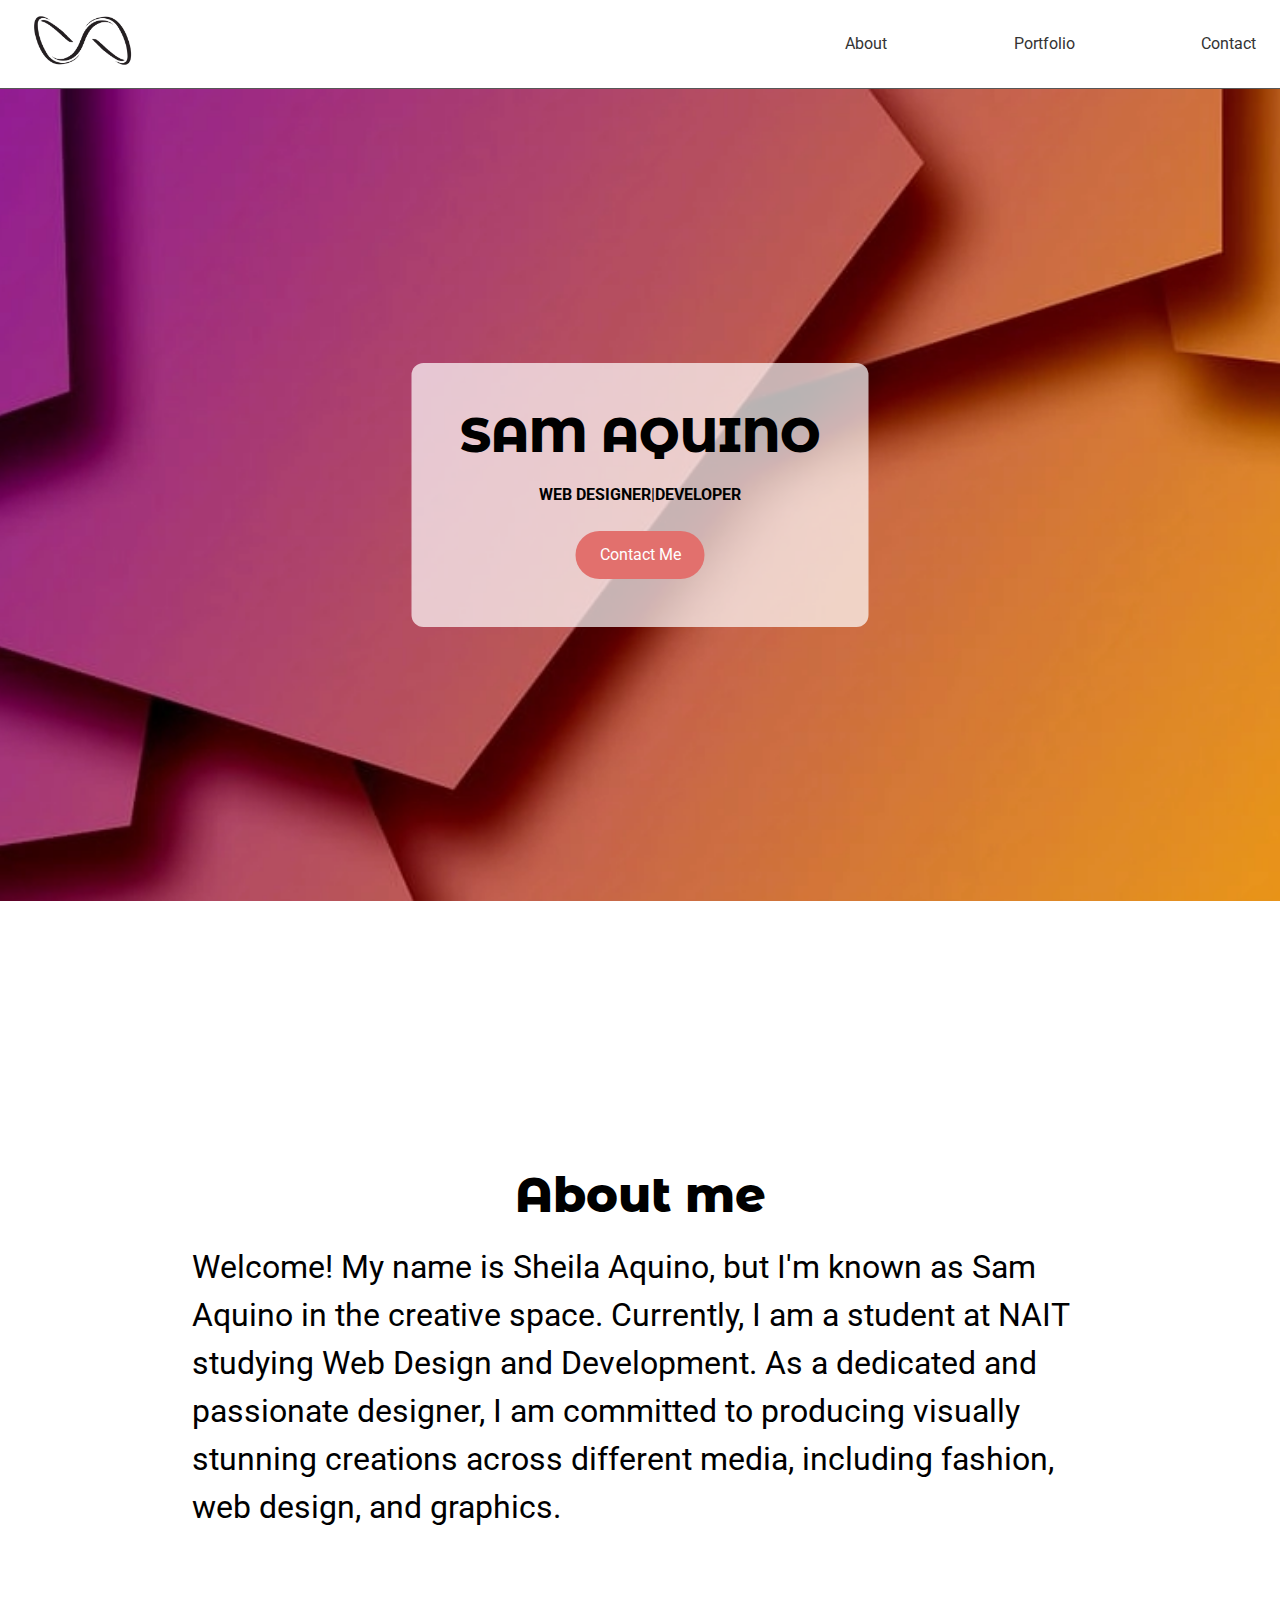
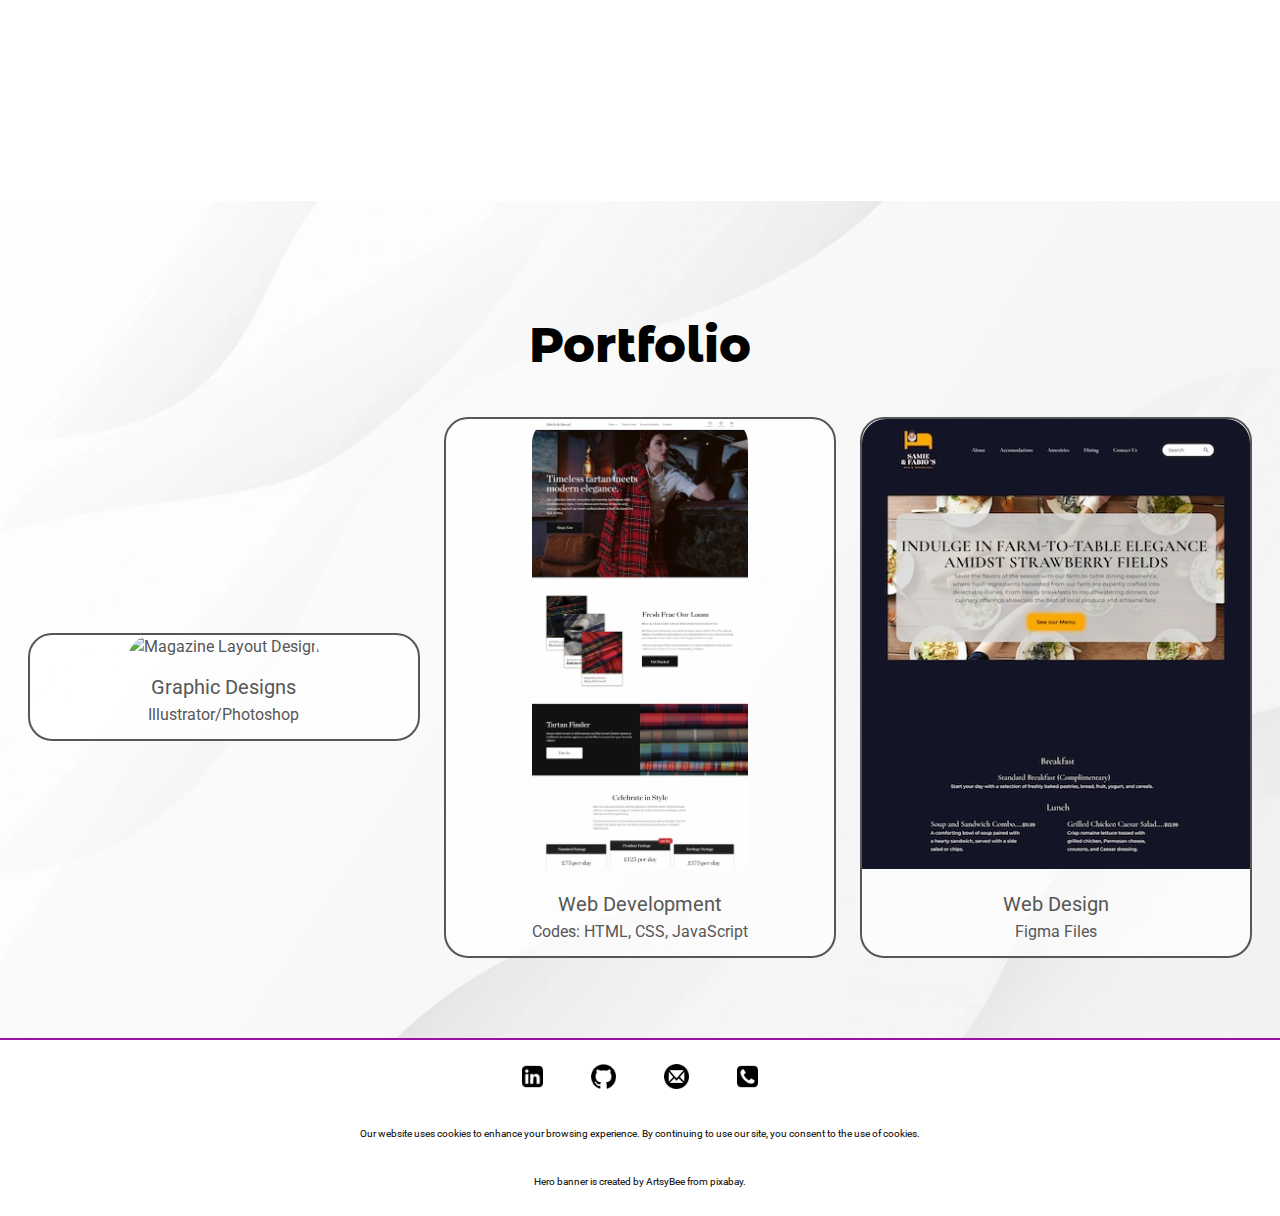
==== commit 6c5f6e12: "Reupload the pictures and fix the layout" ====
--- a/index.html
+++ b/index.html
@@ -45,7 +45,6 @@
     <div>
       <h2>Sam Aquino</h2>
       <p><span>Web Designer</span>|<span>Developer</span></p>
-      <p><small>hero banner created by ArtsyBee from pixabay</small></p>
       <a href="#contact" aria-labelledby="contact" >Contact Me</a>
     </div>
   </section>
@@ -74,7 +73,7 @@
    
         <section class="flex-container">
           <a href="web-development-page.html">
-            <img src="img/web-development/etudes.webp" alt="Architectural Firm Website">
+            <img src="img/web-development/thistle-and-thread.webp" alt="Architectural Firm Website">
             <div>
               <h3>Web Development</h3>
               <p>Codes: HTML, CSS, JavaScript</p>
@@ -84,6 +83,7 @@
      
         <section>
           <a href="web-design-page.html">
+            <img src="img/web-design/dining.webp" alt="Bed and Breakfast Homepage">
             <div>
               <h3>Web Design</h3>
               <p>Figma Files</p>
@@ -107,6 +107,7 @@
       </ul>
     </nav>
     <p><small>Our website uses cookies to enhance your browsing experience. By continuing to use our site, you consent to the use of cookies.</small></p>
+    <p><small>Hero banner is created by ArtsyBee from pixabay.</small></p>
   </footer>
 </body>
 
--- a/css/styles.css
+++ b/css/styles.css
@@ -52,7 +52,7 @@
     margin-bottom: 2.4rem;
 }
 
-h3{
+h3, .portfolio-list li a p, .portfolio-list li span+p{
   font-size: 2rem;
   line-height: 1.6;
 }
@@ -80,6 +80,7 @@
 .portfolio-list > p{
   font-size: 1rem;
 }
+
 /* _______________________________________________________________ */
 
 /* **HEADER** */
@@ -166,13 +167,6 @@
   top: 70%;
 }
 
-.hero-banner p+p{
-  position: absolute;
-  left: 50%;
-  bottom: -60%;
-  transform: translateX(-50%);
-}
-
 .hero-banner a, button.close{
   display: inline-block;
   margin: 2.4rem 0 0 0;
@@ -198,6 +192,7 @@
 }
 
 body >  section:nth-of-type(2) div{
+  width: 90%;
   position: absolute;
   top: 50%;
   left: 50%;
@@ -231,6 +226,7 @@
   height: 450px;
   border-radius: 2.4rem 2.4rem 0 0;
   object-fit: cover;
+  object-position: 50% 0;
   -webkit-border-radius: 2.4rem 2.4rem 0 0;
   -moz-border-radius: 2.4rem 2.4rem 0 0;
   -ms-border-radius: 2.4rem 2.4rem 0 0;
@@ -250,12 +246,9 @@
   padding: 0 0 2.4rem 0;
 }
 
-.portfolio li span{
-  display: block;
-  margin-left: 50%;
-  transform: translateX(-50%);
-}
-
+.portfolio li.flex-container{
+  justify-content: center;
+}
 
 .portfolio-list li p{
   font-size: 1rem;
@@ -309,6 +302,16 @@
 
 
 @media screen and (min-width: 520px) {
+  body >  section:nth-of-type(2) h2{
+    font-size: 3.2rem;
+    line-height: calc(48 / 32);
+  }
+
+  body >  section:nth-of-type(2) p{
+    font-size: 2.8rem;
+    line-height: calc(48 / 28);
+  }
+
   /* PORTFOLIO */
   .portfolio-items section, .web-dev-album li{
     max-width: 470px;
@@ -329,10 +332,6 @@
   ul.menu, div.flex-container{
     flex-flow: row nowrap;
     transition: all ease 2s;
-    -webkit-transition: all ease 2s  ;
-    -moz-transition: all ease 2s  ;
-    -ms-transition: all ease 2s  ;
-    -o-transition: all ease 2s  ;
 }
    
   div.flex-container > *{
@@ -342,8 +341,17 @@
   /* about me */
 
   body> section:nth-of-type(2) div{
-    max-width: 650px;
-    top: 40%;
+    width: 70%;
+  }
+
+  body >  section:nth-of-type(2) h2, .hero-banner h2, h2{
+    font-size: 4.8rem;
+    line-height: calc(48 / 48);
+  }
+
+  body >  section:nth-of-type(2) p{
+    font-size: 3.2rem;
+    line-height: calc(48 / 32);
   }
 
   /* hero-banner */
@@ -368,7 +376,22 @@
     display: flex;
     flex-flow: row wrap;
     justify-content: center;
-  }
+    transition: all ease 2s;
+    -webkit-transition: all ease 2s;
+    -moz-transition: all ease 2s;
+    -ms-transition: all ease 2s;
+    -o-transition: all ease 2s;
+}
+
+/* web dev page */
+.web-dev-album ul.flex-container{
+  align-self: stretch;
+}
+
+.web-dev-album li{
+  width: calc(100% / 3 - 2.4rem);
+}
+
 }
 
 @media screen and (min-width: 1110px) {
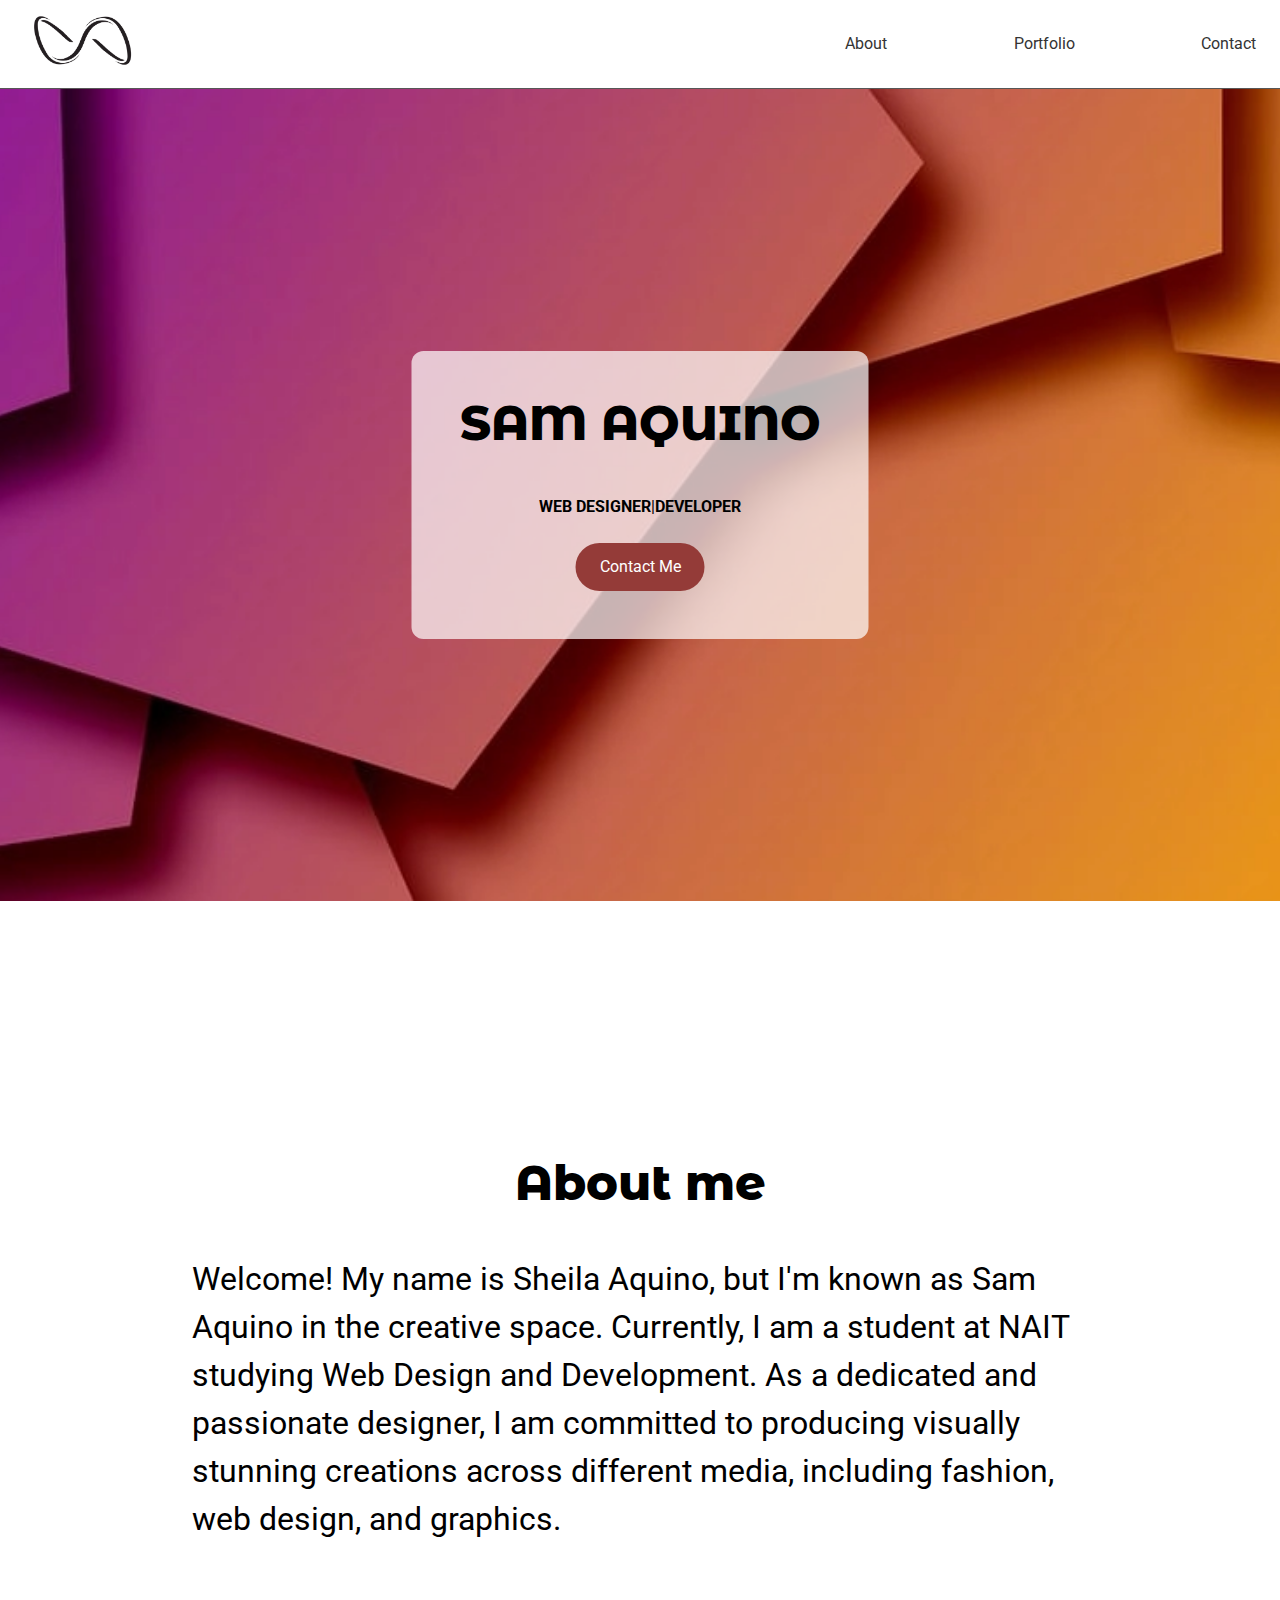
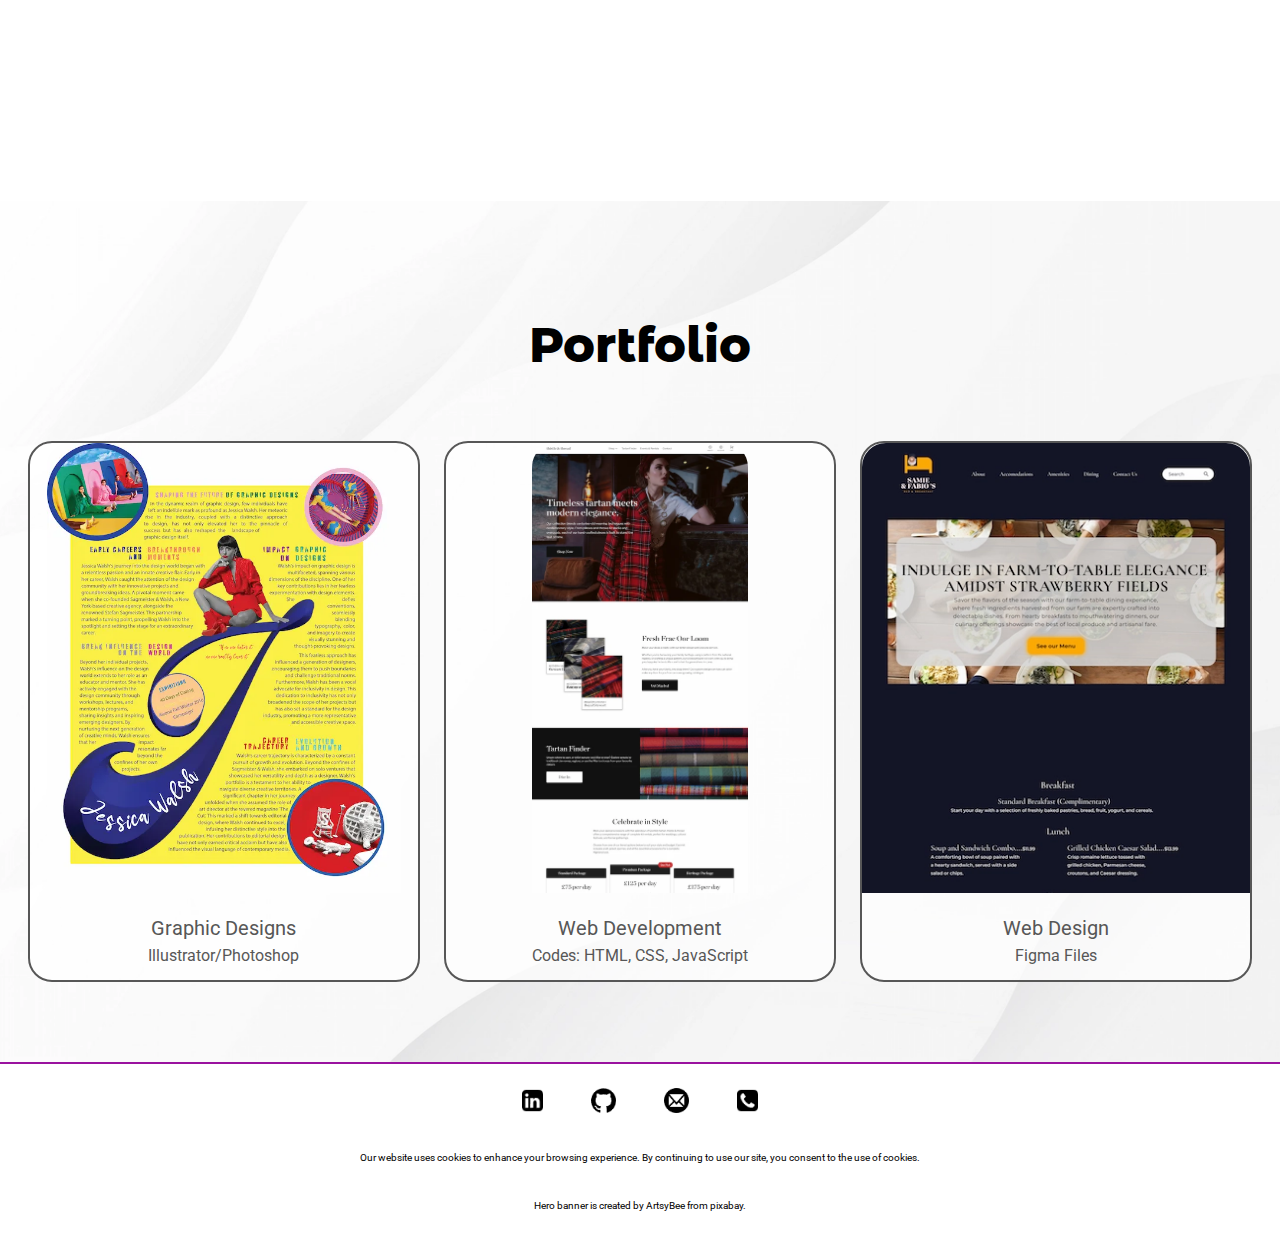
==== commit e2f55999: "restore picture" ====
--- a/index.html
+++ b/index.html
@@ -62,7 +62,7 @@
       <div class="portfolio-items flex-container">
         <section class="flex-container">
           <a href="graphic-design-page.html">
-            <img src="img/graphic-design/one-sheet-layout.jpg" alt="Magazine Layout Design">
+            <img src="img/graphic-design/one-sheet-layout.webp" alt="Magazine Layout Design">
             <div>
               <h3>Graphic Designs</h3>
               <p>Illustrator/Photoshop</p>
--- a/css/styles.css
+++ b/css/styles.css
@@ -49,7 +49,7 @@
 h2{
     font: var(--montserrat-32);
     text-align: center;
-    margin-bottom: 2.4rem;
+    margin-bottom: 4.8rem;
 }
 
 h3, .portfolio-list li a p, .portfolio-list li span+p{
@@ -171,7 +171,7 @@
   display: inline-block;
   margin: 2.4rem 0 0 0;
   padding: 1.2rem 2.4rem;
-  background-color: #E2706D;
+  background-color: #943b38;
   border-radius: 4.8rem;
 }
 
@@ -179,10 +179,16 @@
   color: white;
 }
 
-header nav a:hover, header nav a:active, .portfolio-list a:hover, .portfolio-list a:active{
+.hero-banner a:hover{
+  color: #943b38;
+  background-color: white;
+  font-weight: 700;
+}
+
+header nav a:hover, header nav a:active, .portfolio-list a:hover, .portfolio-list a:active, .portfolio-items a:hover{
   text-transform: uppercase;
   font-weight: bold;
-  color: #E2706D;
+  color: #943b38;
 }
 
 /* ***ABOUT ME** */
@@ -240,10 +246,13 @@
 .portfolio{
   padding: 2.4rem;
 }
+
 .portfolio-list ul{
-  flex-direction: row;
-  justify-content: space-around;
+  flex-flow: row nowrap;
+  justify-content: space-between;
   padding: 0 0 2.4rem 0;
+  text-align: center;
+  gap: 2.4rem
 }
 
 .portfolio li.flex-container{
@@ -268,6 +277,12 @@
 .portfolio a:hover p{
   transform: scale(1.3);
 }
+
+/* webdev */
+.web-dev-album li{
+  margin: 0 0 3rem 0
+}
+
 
 /* Contact Page/footer */
 footer{
@@ -364,7 +379,7 @@
   .web-dev-album ul{
     display: flex;
     flex-flow: row nowrap;
-    align-items: stretch;
+    align-items: flex-start;
     transition: all ease 2s  ;
     -webkit-transition: all ease 2s  ;
     -moz-transition: all ease 2s  ;
@@ -372,7 +387,7 @@
 
   }
 
-  .portfolio-album{
+  .portfolio-album, .web-design-album{
     display: flex;
     flex-flow: row wrap;
     justify-content: center;
@@ -383,6 +398,28 @@
     -o-transition: all ease 2s;
 }
 
+.web-design-album{
+  justify-content: space-between;
+}
+
+.web-design-album div{
+  width: calc(100% / 2 - 2.4rem);
+  height: 450px;
+  overflow: hidden;
+}
+
+.web-design-album p{
+  font-size: 1rem;
+  line-height: calc(24 / 10);
+  text-align: center;
+  min-height: 48px;
+  padding: 1.2rem;
+}
+
+.portfolio-list ul{
+  justify-content: space-around;
+}
+
 /* web dev page */
 .web-dev-album ul.flex-container{
   align-self: stretch;
